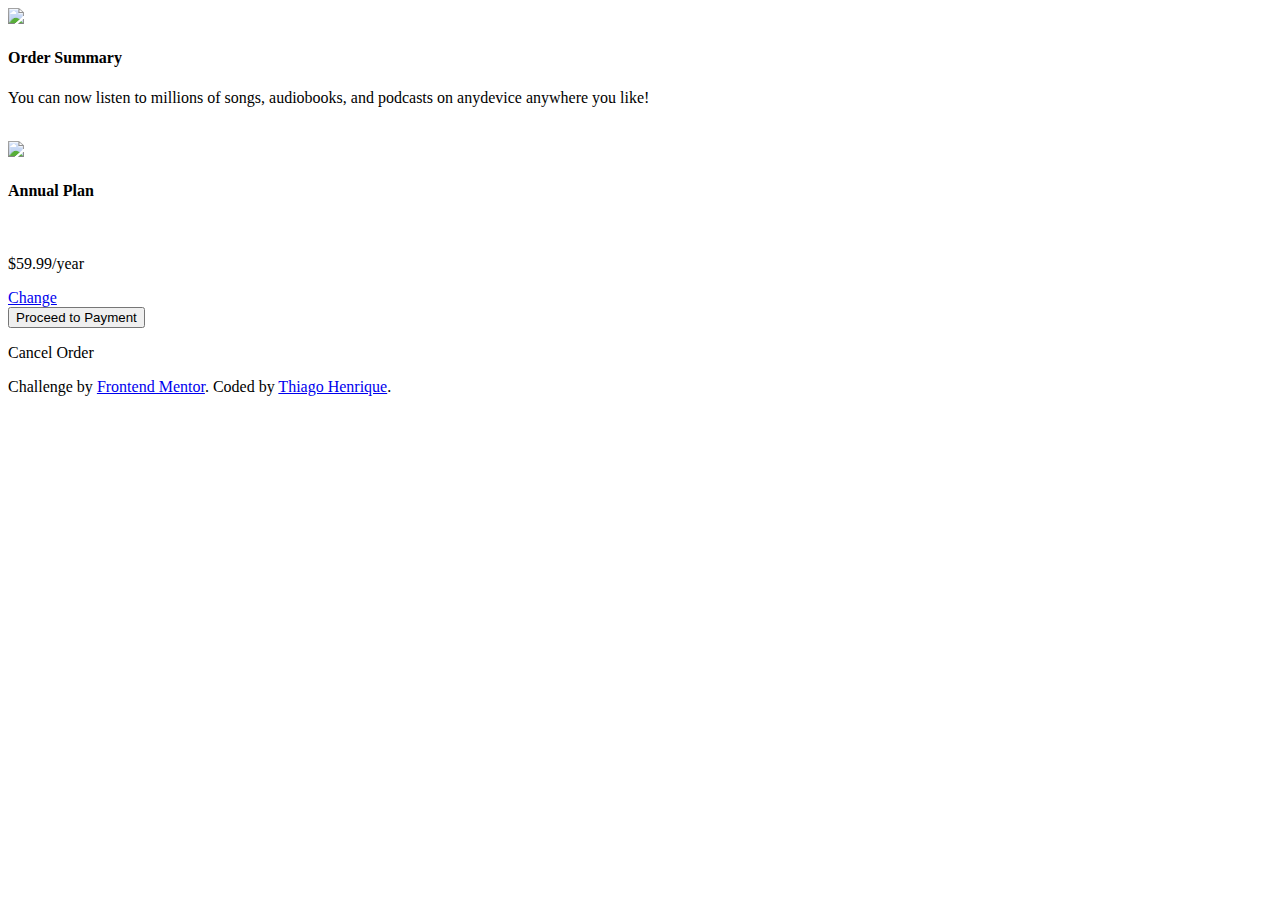
==== index.html @ 1df64251 "ADD STYLE" ====
<!DOCTYPE html>
<html lang="en">

<head>
  <meta charset="UTF-8">
  <meta name="viewport" content="width=device-width, initial-scale=1.0">
   <link rel="icon" type="image/png" sizes="32x32" href="./images/favicon-32x32.png">
  <title>Frontend Mentor | Order summary card</title>
  <link rel="stylesheet" type="text/css" href="style.css" media="screen" />
</head>

<body>
  <div id="container">
    <img src="./images/illustration-hero.svg" id="illustration"><br>
    <h4 id="title">Order Summary</h4>
    <p id="text">You can now listen to millions of songs, audiobooks, and podcasts on anydevice anywhere you like!</p><br>
    
    <div id="container2">  
      <img src="./images/icon-music.svg" id="iconmusic">
      <h4>Annual Plan</h4><br>
      <p class="text">$59.99/year</p>
      <a href="#">Change</a>
    </div>

    <button>Proceed to Payment</button>

    <p id="cancel_order">Cancel Order</p>
  </div>

  <footer>
    <div class="attribution">
      Challenge by <a href="https://www.frontendmentor.io?ref=challenge" target="_blank">Frontend Mentor</a>.
      Coded by <a href="https://github.com/thiiagohsc">Thiago Henrique</a>.
    </div>
  </footer>
</body>

</html>
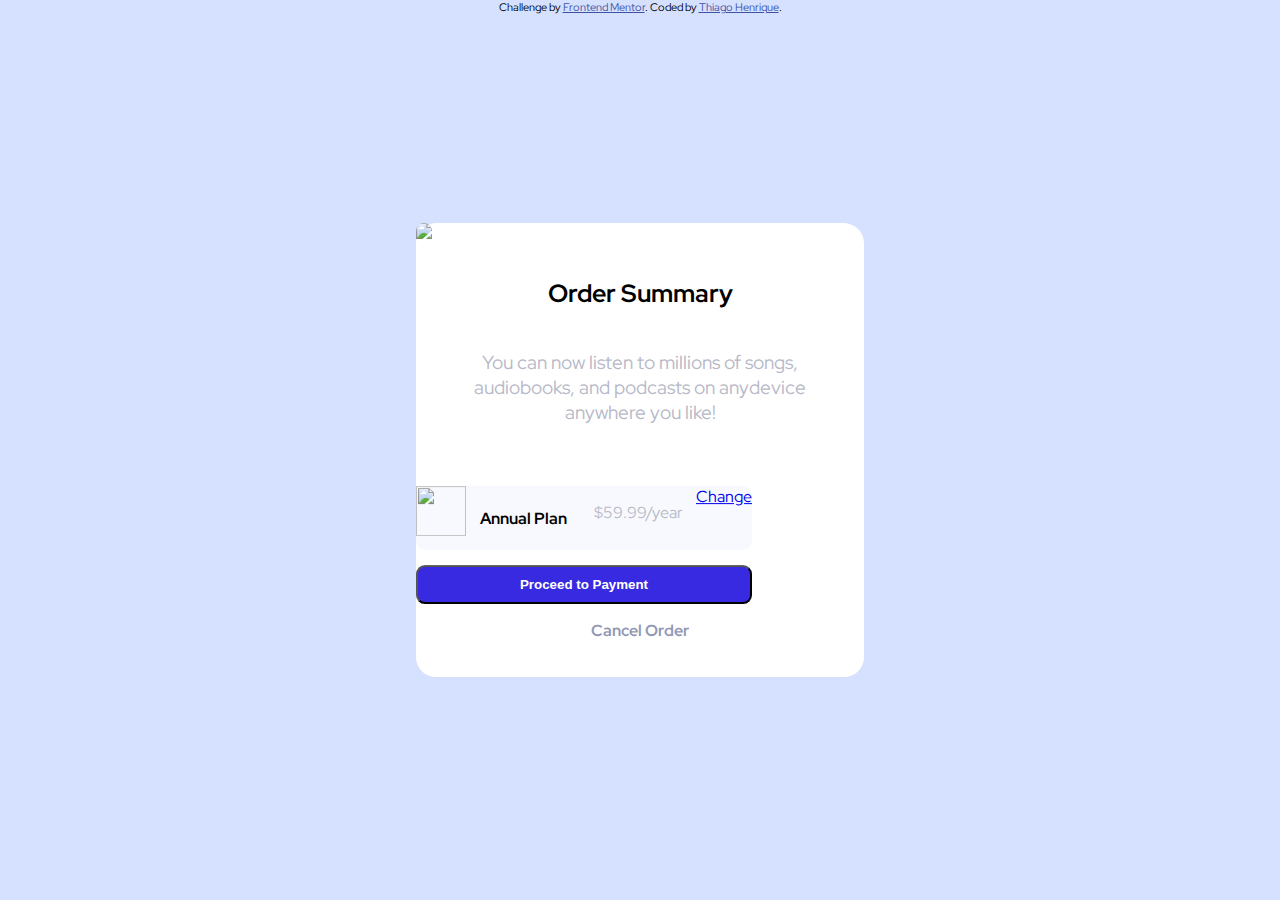
==== commit 21e7286c: "Alterando background e centralizando conteúdo" ====
--- a/index.html
+++ b/index.html
@@ -6,6 +6,9 @@
   <meta name="viewport" content="width=device-width, initial-scale=1.0">
    <link rel="icon" type="image/png" sizes="32x32" href="./images/favicon-32x32.png">
   <title>Frontend Mentor | Order summary card</title>
+  <link rel="preconnect" href="https://fonts.googleapis.com">
+  <link rel="preconnect" href="https://fonts.gstatic.com" crossorigin>
+  <link href="https://fonts.googleapis.com/css2?family=Red+Hat+Display:wght@500;700;900&display=swap" rel="stylesheet">
   <link rel="stylesheet" type="text/css" href="style.css" media="screen" />
 </head>
 
@@ -15,10 +18,10 @@
     <h4 id="title">Order Summary</h4>
     <p id="text">You can now listen to millions of songs, audiobooks, and podcasts on anydevice anywhere you like!</p><br>
     
-    <div id="container2">  
+    <div id="box_valor">  
       <img src="./images/icon-music.svg" id="iconmusic">
       <h4>Annual Plan</h4><br>
-      <p class="text">$59.99/year</p>
+      <p id="valor">$59.99/year</p>
       <a href="#">Change</a>
     </div>
 
--- a/style.css
+++ b/style.css
@@ -0,0 +1,80 @@
+body{
+    background-color: #D6E1FF;
+    font-family: "Red Hat Display";
+    margin: 0;
+    padding: 0;
+}
+
+
+.attribution {
+    font-size: 11px;
+    text-align: center;
+  }
+
+.attribution a {
+    color: hsl(228, 45%, 44%);
+  }
+
+#container{
+    background-color: rgb(255,255,255);
+    width: 28em; 
+    position: absolute;
+    top: 50%;
+    left: 50%;
+    transform: translate(-50%, -50%);   
+    border-radius: 20px;
+}
+
+#illustration{
+    width: 28em;
+    border-top-left-radius: 20px;
+    border-top-right-radius: 20px;
+}
+
+#valor{
+    text-align: center;
+    color: rgb(183, 185, 200);
+    
+}
+
+#text{
+    text-align: center;
+    margin: 40px;
+    color: rgb(183, 185, 200);
+    font-size: 19px;
+}
+
+#title{
+    text-align: center;
+    font-size: 25px;
+}
+
+#iconmusic{
+    width: 50px;
+    height: 50px;
+}
+
+#box_valor{
+    background-color: rgb(248, 249, 254);
+    width: 21em;
+    display: flex;
+    justify-content: space-between;
+    border-radius: 10px;
+}
+
+#cancel_order{
+    color: rgb(145, 152, 180);
+    font-weight: bold;
+    padding-bottom: 20px;
+    text-align: center;
+}
+
+button{
+    background-color: rgb(56, 42, 225);
+    color: white;
+    width: 21rem;
+    border-radius: 9px;
+    padding: 10px;
+    margin-top: 15px;
+    font-weight: bold;
+}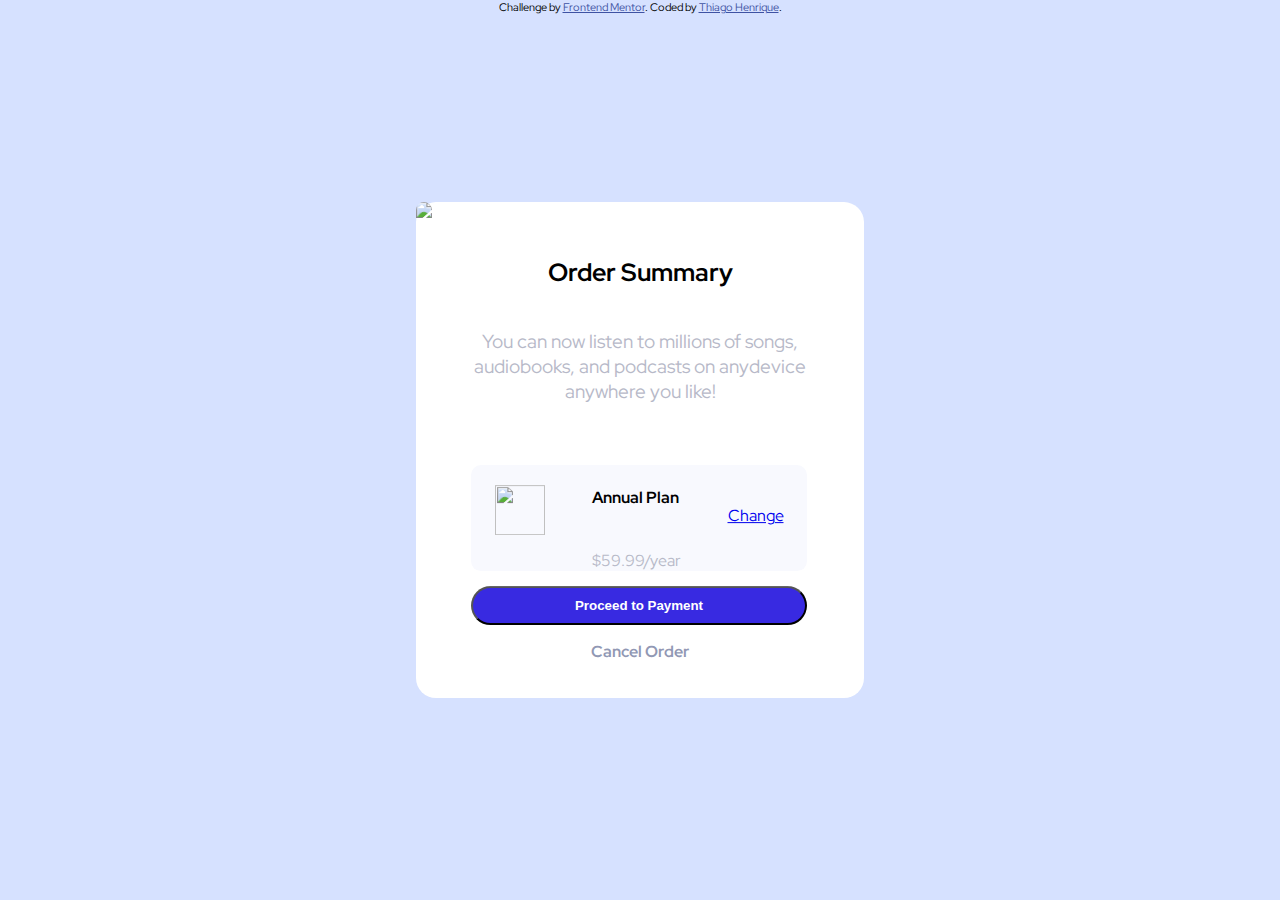
==== commit 80691648: "AJUSTANDO CENTRALIZAÇÃO" ====
--- a/index.html
+++ b/index.html
@@ -4,7 +4,7 @@
 <head>
   <meta charset="UTF-8">
   <meta name="viewport" content="width=device-width, initial-scale=1.0">
-   <link rel="icon" type="image/png" sizes="32x32" href="./images/favicon-32x32.png">
+  <link rel="icon" type="image/png" sizes="32x32" href="./images/favicon-32x32.png">
   <title>Frontend Mentor | Order summary card</title>
   <link rel="preconnect" href="https://fonts.googleapis.com">
   <link rel="preconnect" href="https://fonts.gstatic.com" crossorigin>
@@ -16,13 +16,16 @@
   <div id="container">
     <img src="./images/illustration-hero.svg" id="illustration"><br>
     <h4 id="title">Order Summary</h4>
-    <p id="text">You can now listen to millions of songs, audiobooks, and podcasts on anydevice anywhere you like!</p><br>
-    
-    <div id="box_valor">  
+    <p id="text">You can now listen to millions of songs, audiobooks, and podcasts on anydevice anywhere you like!</p>
+    <br>
+
+    <div id="box_valor">
       <img src="./images/icon-music.svg" id="iconmusic">
-      <h4>Annual Plan</h4><br>
-      <p id="valor">$59.99/year</p>
-      <a href="#">Change</a>
+      <div>
+        <h4>Annual Plan</h4><br>
+        <span id="valor">$59.99/year</span>
+      </div>
+      <a href="#" id="change">Change</a>
     </div>
 
     <button>Proceed to Payment</button>
--- a/style.css
+++ b/style.css
@@ -32,9 +32,7 @@
 }
 
 #valor{
-    text-align: center;
     color: rgb(183, 185, 200);
-    
 }
 
 #text{
@@ -52,14 +50,23 @@
 #iconmusic{
     width: 50px;
     height: 50px;
+    padding-top: 20px;
 }
+
+#change{
+    padding-top: 40px;
+
+}
+
 
 #box_valor{
     background-color: rgb(248, 249, 254);
     width: 21em;
     display: flex;
-    justify-content: space-between;
+    justify-content:space-around;
     border-radius: 10px;
+    margin-left: 55px;
+    
 }
 
 #cancel_order{
@@ -76,5 +83,7 @@
     border-radius: 9px;
     padding: 10px;
     margin-top: 15px;
-    font-weight: bold;
-}+    font-weight: bold;    
+    border-radius: 20px;
+    margin-left: 55px;
+}
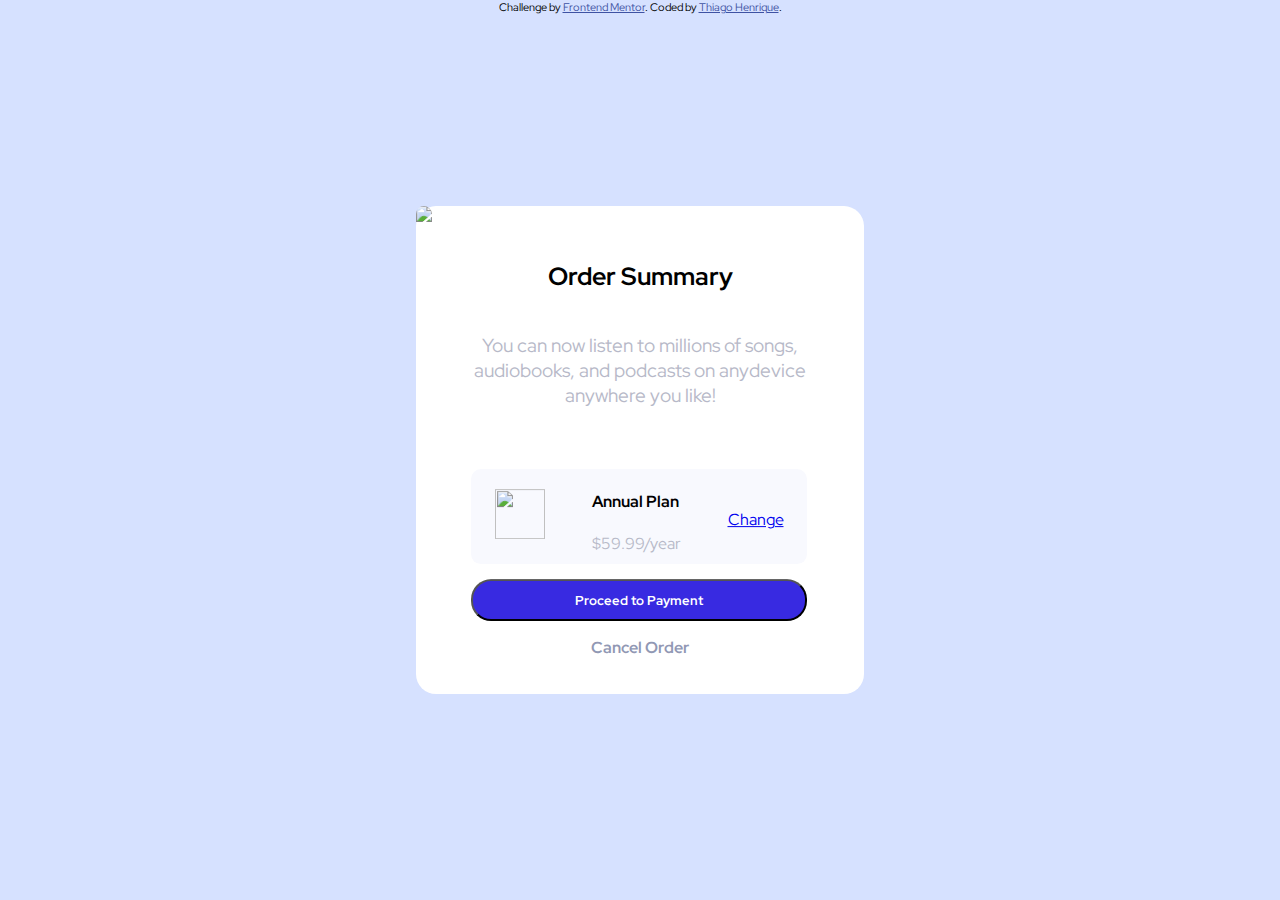
==== commit 93340dd4: "Inserindo fonte no botão." ====
--- a/index.html
+++ b/index.html
@@ -22,10 +22,10 @@
     <div id="box_valor">
       <img src="./images/icon-music.svg" id="iconmusic">
       <div>
-        <h4>Annual Plan</h4><br>
+        <h4 style="display: inline-block;">Annual Plan</h4><br>
         <span id="valor">$59.99/year</span>
       </div>
-      <a href="#" id="change">Change</a>
+      <a href="#" id="change" style="float: right;">Change</a>
     </div>
 
     <button>Proceed to Payment</button>
--- a/style.css
+++ b/style.css
@@ -33,6 +33,8 @@
 
 #valor{
     color: rgb(183, 185, 200);
+    float: left;
+    margin-bottom: 10px;
 }
 
 #text{
@@ -86,4 +88,5 @@
     font-weight: bold;    
     border-radius: 20px;
     margin-left: 55px;
+    font-family: "Red Hat Display";
 }
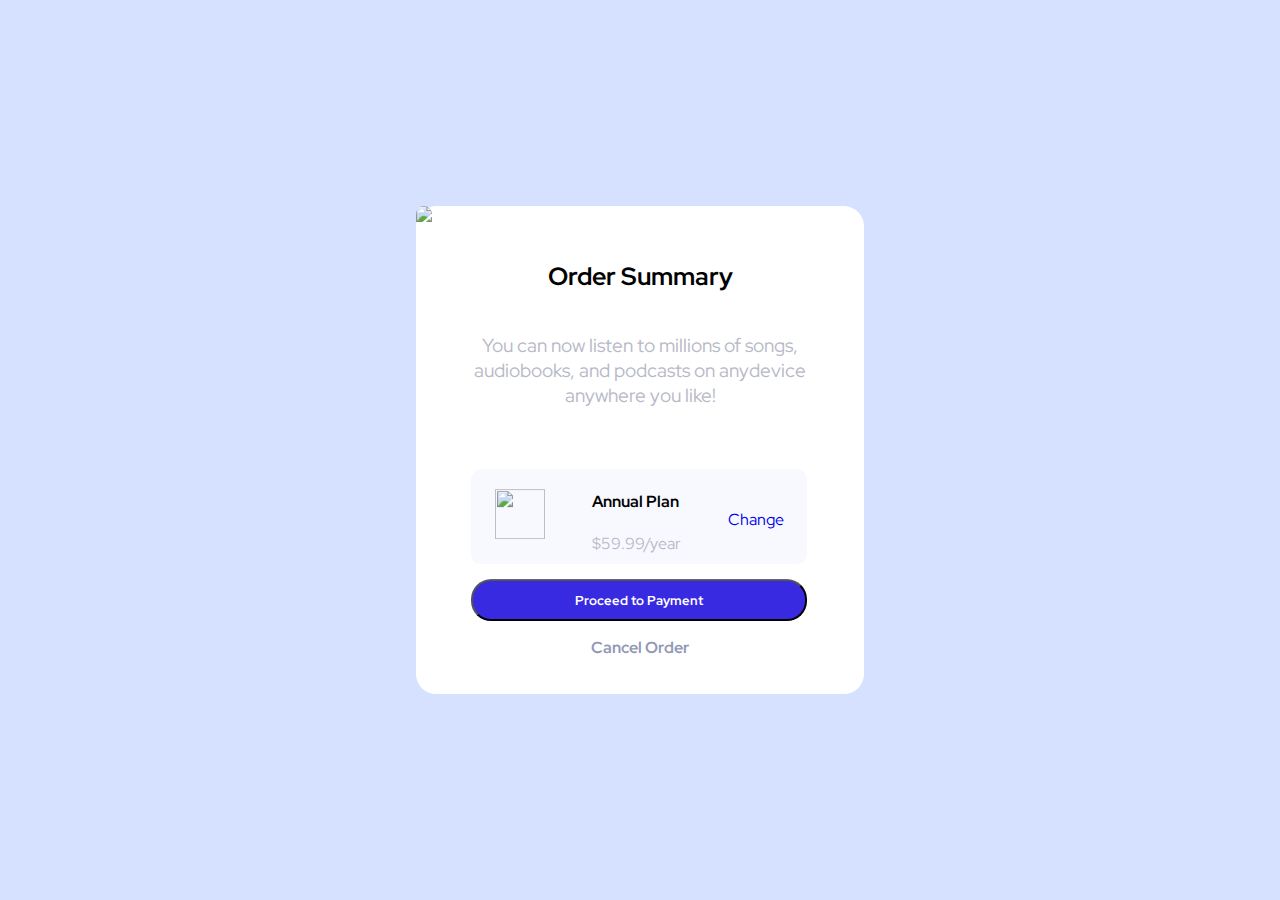
==== commit fc7cea22: "FINALIZANDO PROJETO" ====
--- a/index.html
+++ b/index.html
@@ -32,13 +32,6 @@
 
     <p id="cancel_order">Cancel Order</p>
   </div>
-
-  <footer>
-    <div class="attribution">
-      Challenge by <a href="https://www.frontendmentor.io?ref=challenge" target="_blank">Frontend Mentor</a>.
-      Coded by <a href="https://github.com/thiiagohsc">Thiago Henrique</a>.
-    </div>
-  </footer>
 </body>
 
 </html>--- a/style.css
+++ b/style.css
@@ -57,7 +57,8 @@
 
 #change{
     padding-top: 40px;
-
+    text-decoration:none;
+    font-family: "Red Hat Display";
 }
 
 
@@ -78,6 +79,15 @@
     text-align: center;
 }
 
+#cancel_order:hover{
+    color: rgb(112, 116, 130);
+    cursor: pointer;
+    font-weight: bold;
+    padding-bottom: 20px;
+    text-align: center;
+}
+
+
 button{
     background-color: rgb(56, 42, 225);
     color: white;
@@ -90,3 +100,17 @@
     margin-left: 55px;
     font-family: "Red Hat Display";
 }
+
+button:hover{
+    background-color: rgba(57, 42, 225, 0.915);
+    cursor: pointer;
+    color: white;
+    width: 21rem;
+    border-radius: 9px;
+    padding: 10px;
+    margin-top: 15px;
+    font-weight: bold;    
+    border-radius: 20px;
+    margin-left: 55px;
+    font-family: "Red Hat Display";
+}
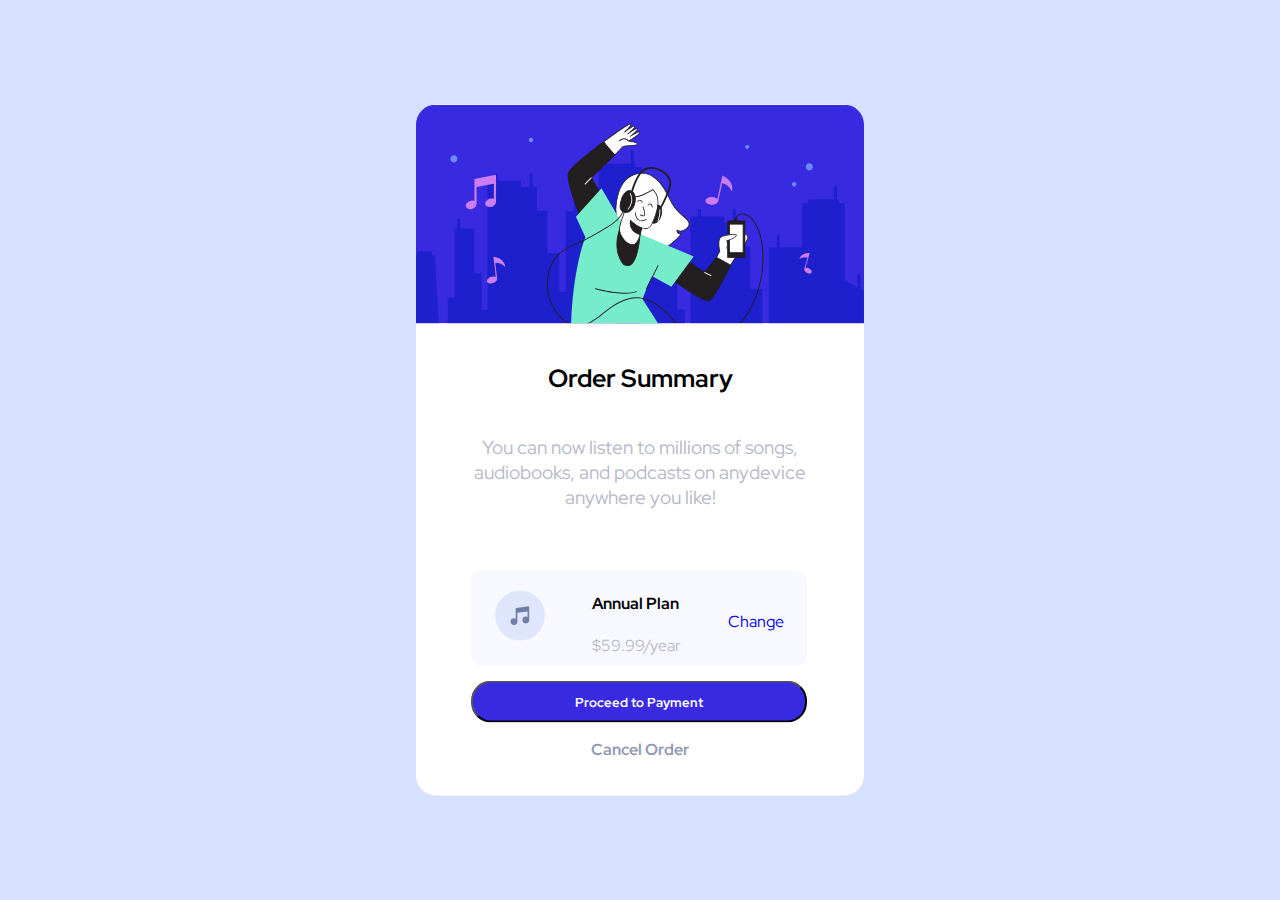
==== commit 6cd003d3: "ORGANIZANDO ARQUIVOS" ====
--- a/index.html
+++ b/index.html
@@ -10,17 +10,18 @@
   <link rel="preconnect" href="https://fonts.gstatic.com" crossorigin>
   <link href="https://fonts.googleapis.com/css2?family=Red+Hat+Display:wght@500;700;900&display=swap" rel="stylesheet">
   <link rel="stylesheet" type="text/css" href="style.css" media="screen" />
+<meta name="google-site-verification" content="tljV3lE86g5SeXXA5C_uNJ_FcuB_wCYl10bp1PJMv2g" />
 </head>
-
+  
 <body>
   <div id="container">
-    <img src="./images/illustration-hero.svg" id="illustration"><br>
+    <img src="./asserts/images/illustration-hero.svg" id="illustration"><br>
     <h4 id="title">Order Summary</h4>
     <p id="text">You can now listen to millions of songs, audiobooks, and podcasts on anydevice anywhere you like!</p>
     <br>
 
     <div id="box_valor">
-      <img src="./images/icon-music.svg" id="iconmusic">
+      <img src="./asserts/images/icon-music.svg" id="iconmusic">
       <div>
         <h4 style="display: inline-block;">Annual Plan</h4><br>
         <span id="valor">$59.99/year</span>
@@ -34,4 +35,4 @@
   </div>
 </body>
 
-</html>+</html>
